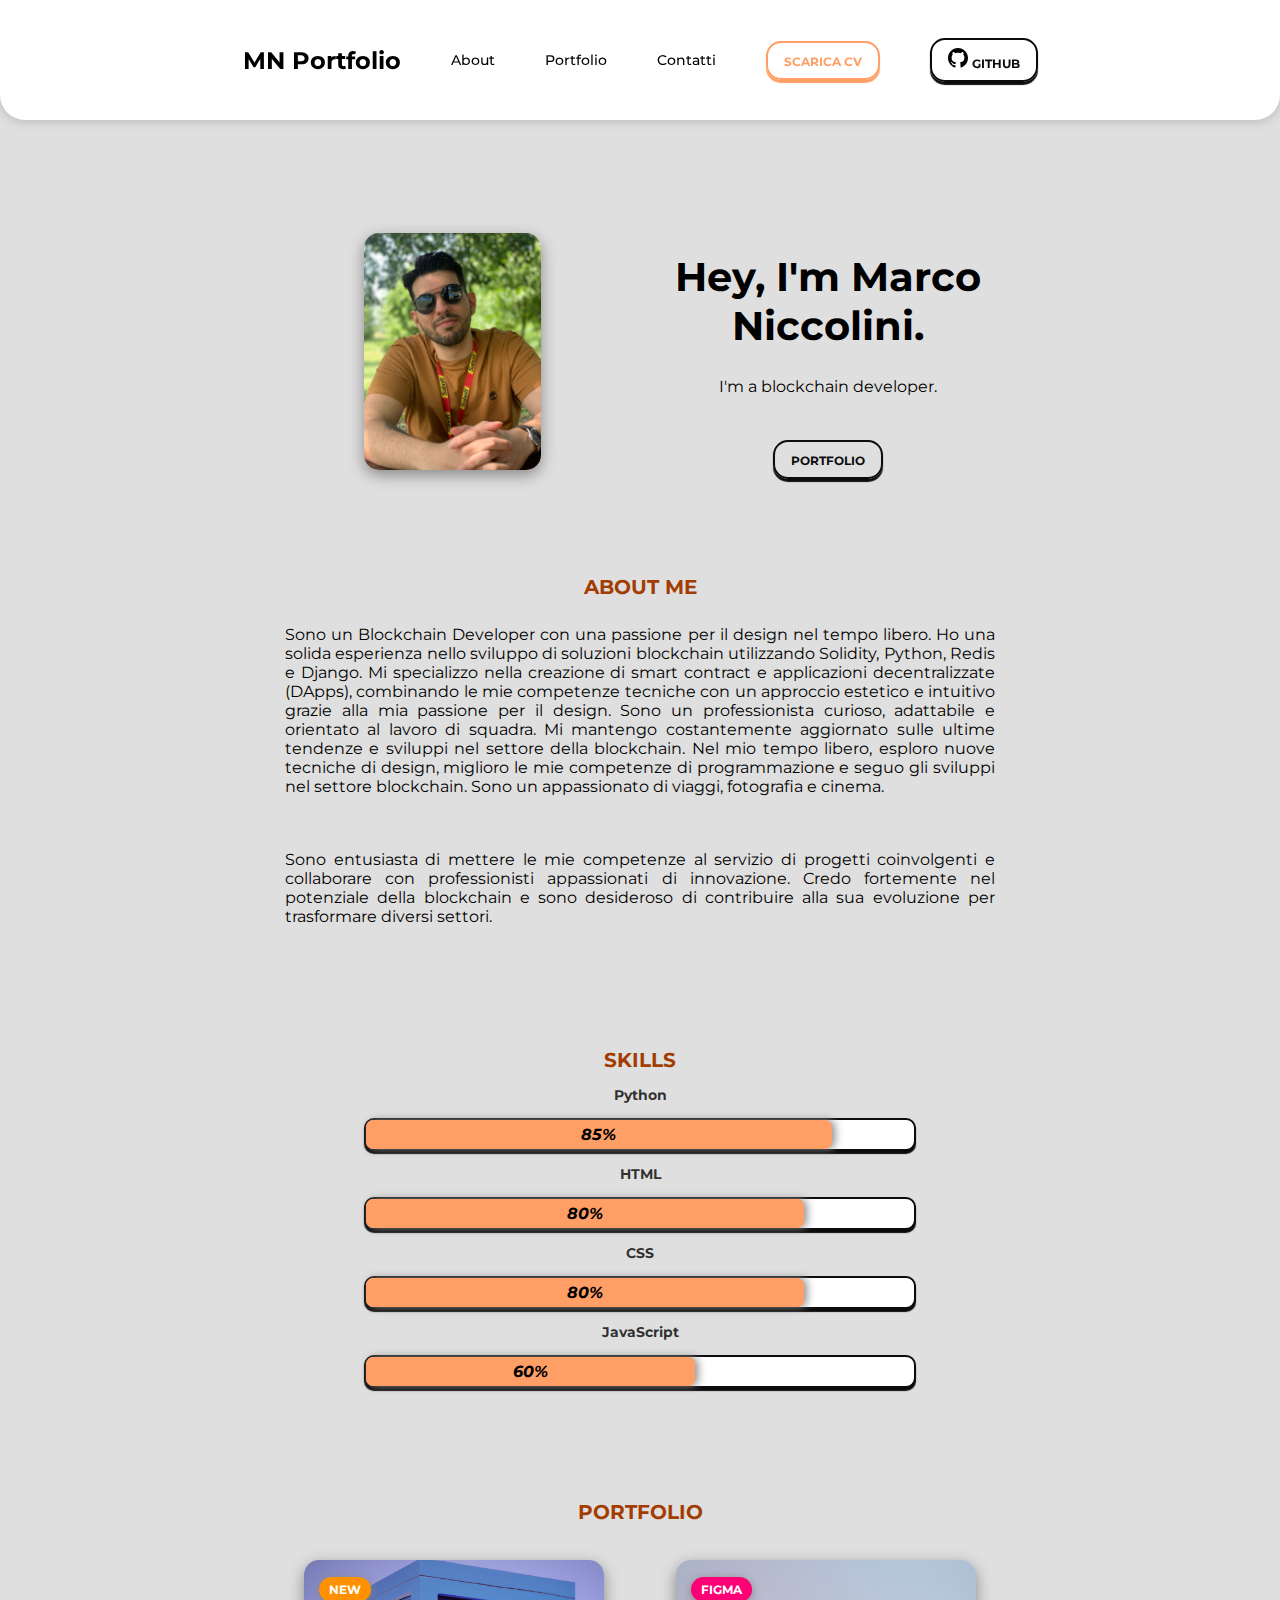
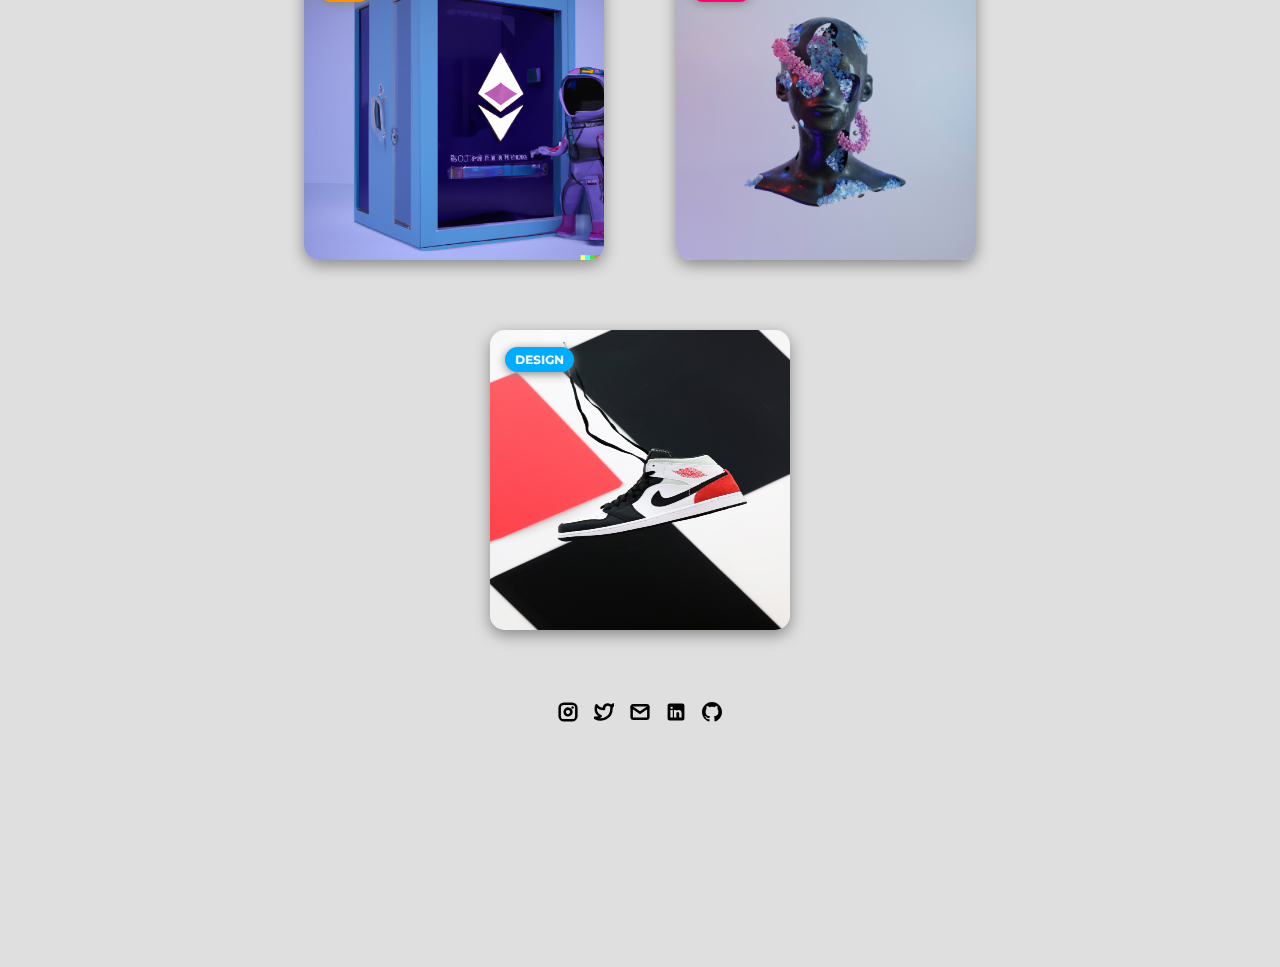
==== index.html @ e0a60360 "Responsivness adjustment, changed navbar in contact page for mobile and match the index version" ====
<!DOCTYPE html>
<html lang="en">
	<head>
		<meta charset="utf-8">
    <meta name="description" content="Free Web tutorials">
    <meta name="keywords" content="HTML, CSS, JavaScript, Portfolio">
    <meta name="author" content="Marco Niccolini">
    <meta name="viewport" content="width=device-width, initial-scale=1.0">

    <link rel="icon" href="./assets/images/DALL·E 2023-05-18 10.16.13.png" />
		<title>Marco Niccolini Portfolio</title>
    <meta name="description" content="A portfolio template for the Unemployables community.">
    <meta name="viewport" content="width=device-width, initial-scale=1" />
    <link rel="preconnect" href="https://fonts.googleapis.com">
    <link rel="preconnect" href="https://fonts.googleapis.com">
    <link rel="preconnect" href="https://fonts.gstatic.com" crossorigin>
    <link href="https://fonts.googleapis.com/css2?family=Montserrat:wght@300;400;500;700&display=swap" rel="stylesheet">

		<link rel="stylesheet" href="./css/layout.css">
    <link rel="stylesheet" href="./css/typography.css">
    <link rel="stylesheet" href="./css/utilities.css">

		<script defer src="./js/script.js"></script>
    <script defer src="./js/index.js"></script>
	</head>
	<body>
    <!-- NAVBAR -->
    <nav id="hamnav">
      <!-- (B) THE HAMBURGER -->
      <label for="hamburger">&#9776;</label>
      <input type="checkbox" id="hamburger"/>
      <div class="navbar">
          <a class="nav-title-link" href="./index.html">
            <span class="nav-title">MN Portfolio</span>
            <a class="nav-menu" href="#about-section">About</a>
            <a class="nav-menu" href="#my-work-section">Portfolio</a>
            <a class="nav-menu" href="contact.html">Contatti</a>
            <a class="button2" target="_blank" href="assets/Marco+Niccolini+-+CV.pdf">
              <span class="button-text">Scarica CV</span>
            </a>
            <a class="button" target="_blank" href="https://github.com/Nicco6598">
              <image src="./assets/icons/github.svg" class="change-my-color"/>
              <span class="button-text">Github</span> 
            </a>
          </a>
      </div>
    </nav>
    <!-- MAIN PAGE CONTENT -->
    <div id="main-content">

      <!-- PORTFOLIO HEADER -->
      <div id="portfolio-header">
        <div id="portfolio-header-image-container">
          <img src="assets/images/Profilepic.jpg" class="portfolio-header-image" alt="Profilepic">
        </div>

        <div id="portfolio-header-text-container">
            <div class="header-text">
              <h1 class="main-title">Hey, I'm Marco Niccolini.</h1>
              <div class="body-texth">I'm a blockchain developer.</div>
            </div>
            <a class="button" id="my-work-link">
              <span class="button-text">Portfolio</span> 

            </a>
        </div>
      </div>

      <div id="about-section">
        <span class="subheader-text">ABOUT ME</span>
        <div class="about-section-content">
          <div class="body-text">Sono un Blockchain Developer con una passione per il design nel tempo libero. Ho una solida esperienza nello sviluppo di soluzioni blockchain utilizzando Solidity, Python, Redis e Django.

            Mi specializzo nella creazione di smart contract e applicazioni decentralizzate (DApps), combinando le mie competenze tecniche con un approccio estetico e intuitivo grazie alla mia passione per il design.
            
            Sono un professionista curioso, adattabile e orientato al lavoro di squadra. Mi mantengo costantemente aggiornato sulle ultime tendenze e sviluppi nel settore della blockchain.
            
            Nel mio tempo libero, esploro nuove tecniche di design, miglioro le mie competenze di programmazione e seguo gli sviluppi nel settore blockchain. Sono un appassionato di viaggi, fotografia e cinema.</div>
          <div class="body-text">Sono entusiasta di mettere le mie competenze al servizio di progetti coinvolgenti e collaborare con professionisti appassionati di innovazione. Credo fortemente nel potenziale della blockchain e sono desideroso di contribuire alla sua evoluzione per trasformare diversi settori.</div>
        </div>
      </div>

      <div class="container-sk">
        <span class="subheader-text" >SKILLS</span>
        <p class="skill-text">Python</p>
        <div class="s-cont">
          <div class="skills py">85%</div>
        </div>
        <p class="skill-text">HTML</p>
        <div class="s-cont">
          <div class="skills html">80%</div>
        </div>

        <p class="skill-text">CSS</p>
        <div class="s-cont">
          <div class="skills css">80%</div>
        </div>

        <p class="skill-text">JavaScript</p>
        <div class="s-cont">
          <div class="skills js">60%</div>
        </div>
      </div>

      <div id="my-work-section">
        <span class="subheader-text" >PORTFOLIO</span>

        <div class="projects-container">
          <div class="card">
            <p class="TagNew">NEW</p>
            <img class="image" src="assets/images/DALL·E 2023-05-18 10.16.13.png" alt="CRYPTO WALLET">
            <div class="card-content">
              <h3 class="card-title"><a class="nav-title-link" target="_blank" href="https://www.linkedin.com/in/marco-niccolini98/overlay/1635493314443/single-media-viewer/?profileId=ACoAACjz-6UBXGsAe8PHB-EWkRU_YdZQ2DQOz60">CRYPTO WALLET</a></h3>
              <p class="card-description">A wallet for everyone.</p>
            </div>
          </div>
        
          <div class="card">
            <p class="TagF">FIGMA</p>
            <img class="image" src="assets/images/polina-kondrashova-fhrWAh2HMnM-unsplash.jpg" alt="NFT MARKETPLACE">
            <div class="card-content">
              <h3 class="card-title"><a class="nav-title-link" target ="_blank" href="https://www.figma.com/proto/VfWzR3X1kYxyDL5oDmkp0K/nft-marketplace?node-id=1-8&scaling=scale-down&page-id=0%3A1&starting-point-node-id=1%3A8">NFT MARKETPLACE</a></h3>
              <p class="card-description">A simple marketplace for NFTs.</p>
            </div>
          </div>       

          <div class="card">
            <p class="Tag">DESIGN</p>
            <img class="image" src="assets/images/ryan-plomp-76w_eDO1u1E-unsplash.jpg" alt="SNKRS REWORK">
            <div class="card-content">
              <h3 class="card-title"><a class="nav-title-link" target="_blank" href="https://www.linkedin.com/in/marco-niccolini98/overlay/1635492694410/single-media-viewer/?profileId=ACoAACjz-6UBXGsAe8PHB-EWkRU_YdZQ2DQOz60">SNKRS REWORK</a></h3>
              <p class="card-description">Rework APP SNKRS+</p>
            </div>
          </div>   
        </div>
      </div> 

    <div id="footer">
      <a class="icon-link" target="_blank" href="https://instagram.com/Niccu.98">
        <image src="./assets/icons/instagram.svg" class="footer-icon" alt="instagram"/>
      </a>
      <a class="icon-link" target="_blank" href="https://twitter.com/DasNicco">
        <image src="./assets/icons/twitter.svg" class="footer-icon" alt="twitter"/>
      </a>
      <a class="icon-link" target="_blank" href="mailto:nicco6598@gmail.com">
        <image src="./assets/icons/mail.svg" class="footer-icon" alt="email"/>
      </a>
      <a class="icon-link" target="_blank" href="https://www.linkedin.com/in/marco-niccolini98/">
        <image src="./assets/icons/linkedin.svg" class="footer-icon" alt="LinkedIn"/>
      </a>
      <a class="icon-link" target="_blank" href="https://github.com/Nicco6598">
        <image src="./assets/icons/github.svg" class="footer-icon" alt="github"/>
      </a>
    </div>
	</body>
</html>
---- css/layout.css ----
* {
  box-sizing: border-box;
}

html {
  text-size-adjust: none;
  -webkit-text-size-adjust: none;
  -moz-text-size-adjust: none;
  -ms-text-size-adjust: none;
}

body {
  margin: 0;
  -webkit-font-smoothing: antialiased;
  -moz-osx-font-smoothing: grayscale;
  background-color: #dfdfdf;
  height: auto;
}




/* Main Page Layout */

#main-content {
  margin: 225px 425px;
  display: flex;
  flex-direction: column;
  gap: 96px;
}






/* Portfolio Header */

#portfolio-header {
  display: flex;
  gap: 20px;
  align-items: center;
}

#portfolio-header-image-container {
  display: flex;
  flex-direction: column;
  gap: 10px;
  flex-basis: 50%;
  justify-content: center;
  align-items: center;
}

.portfolio-header-image {
  width: 50%;
  height: auto;
  border-radius: 15px;
  box-shadow: 0px 5px 15px #888888;
}

#portfolio-header-text-container {
  display: flex;
  flex-direction: column;
  gap: 34px;
  flex-basis: 50%;
  align-items: center;
}




/* About Section */

#about-section {
  display: flex;
  flex-direction: column;
  gap: 16px;
}

.about-section-content {
  display: flex;
  flex-direction: column;
  gap: 34px;
}




/* Project Section */

#my-work-section {
  display: flex;
  flex-direction: column;
  gap: 16px;
  align-items: center;
}

.projects-container {
  display: flex;
  gap: 30px 15px;
  flex-wrap: wrap;
  justify-content: space-around;
  align-items:flex-start;
}

    /* Project Cards */

    .project-card {
      max-width: calc((100% - 32px) / 3);
      display: flex;
      flex-direction: column;
      gap: 34px;
    }

    .project-card-text-container {
      flex-direction: column;
      display: flex;
      gap: 16px
    }

    .project-image {
      width: 100%;
      height: 200px;
      object-fit: cover;
      object-position: center;
    }




/* Project Pages */

#project-header {
  display: flex;
  flex-direction: column;
  gap: 16px;
}

.project-header-image {
  width: 100%;
  height: auto;
}

#project-details {
  display: flex;
  flex-direction: column;
  gap: 16px;
}

.project-details-content {
  display: flex;
  flex-direction: column;
  gap: 34px;
}

    /* Project Gallery */

    #project-gallery {
      display: flex;
      flex-direction: column;
      gap: 16px;
    }

    .project-gallery-content {
      display: flex;
      flex-wrap: wrap;
      gap: 34px 16px;
    }

    .gallery-image-container {
      width: 100%;
      display: flex;
      flex-direction: column;
      gap: 10px;
    }

    .gallery-image-container.half-width {
      width: calc((100% - 16px) / 2);
    }

    .gallery-image {
      width: 100%;
      height: auto;
    }


    .container {
      position: relative;
      width: 100%;
      min-height: 100vh;
      padding: 2rem;
      background-color: #dfdfdf;
      overflow: hidden;
      margin-bottom: 0px;
      display: flex;
      align-items: center;
      justify-content: center;
    }

    .container-sk{
      position: relative;
      width: 80%;
      min-height: 30vh;
      padding: 1rem;
      background-color: #dfdfdf;
      overflow: hidden;
      margin: auto;
      display: inline;
      align-items: center;
      justify-content: center;
      text-align: center;
    }
    
    .form {
      width: 100%;
      max-width: 820px;
      background-color: #fff;
      border-radius: 10px;
      box-shadow: 0px 2px 15px #585858;
      z-index: 1000;
      overflow: hidden;
      display: grid;
      grid-template-columns: repeat(2, 1fr);
    }
    
    .contact-form {
      background-color: #ff9e65;
      position: relative;
    }
    
    .circle {
      border-radius: 50%;
      background: linear-gradient(135deg, transparent 20%, #ffb489);
      position: absolute;
    }
    
    .circle.one {
      width: 130px;
      height: 130px;
      top: 130px;
      right: -40px;
    }
    
    .circle.two {
      width: 80px;
      height: 80px;
      top: 10px;
      right: 30px;
    }
    
    .contact-form:before {
      content: "";
      position: absolute;
      width: 26px;
      height: 26px;
      background-color: #ffb489;
      transform: rotate(45deg);
      top: 50px;
      left: -13px;
    }
    
    form {
      padding: 2.3rem 2.2rem;
      z-index: 10;
      overflow: hidden;
      position: relative;
    }
    
    .title {
      color: #fff;
      font-weight: 500;
      font-size: 1.5rem;
      line-height: 1;
      margin-bottom: 0.7rem;
    }
    
    .input-container {
      position: relative;
      margin: 1rem 0;
    }
    
    .input {
      width: 100%;
      outline: none;
      border: 2px solid #fff;
      background: none;
      padding: 0.6rem 1.2rem;
      color: #fff;
      font-weight: 500;
      font-size: 0.95rem;
      letter-spacing: 0.5px;
      border-radius: 25px;
      transition: 0.3s;
    }
    
    textarea.input {
      padding: 0.8rem 1.2rem;
      min-height: 150px;
      border-radius: 22px;
      resize: none;
      overflow-y: auto;
    }
    
    .input-container label {
      position: absolute;
      top: 50%;
      left: 15px;
      transform: translateY(-50%);
      padding: 0 0.4rem;
      color: #fafafa;
      font-size: 0.9rem;
      font-weight: 400;
      pointer-events: none;
      z-index: 1000;
      transition: 0.5s;
    }
    
    .input-container.textarea label {
      top: 1rem;
      transform: translateY(0);
    }
    
    .btn {
    padding: 8px 16px;
    border: 2px solid #0c0c0c;
    border-radius: 10px;
    color: #0c0c0c;
    text-decoration: none;
    width: fit-content;
    display: inline-block;
    gap: 5px;
    align-items: center;
    text-align:center;
    box-shadow: 0px 2.5px 1px #0c0c0c;
    transition: all 0.3s ease-in-out;;
    align-items: center;
    text-transform: uppercase;
    font-weight: bold;
    font-family: Montserrat;
    }
    
    .btn:hover {
      background-color: #000;
      color: #fff;
      box-shadow: 0px 5px 15px #888;
      transition: all 0.3s ease-in-out;;
      cursor: pointer;
    }
    
    .input-container span {
      position: absolute;
      top: 0;
      left: 25px;
      transform: translateY(-50%);
      font-size: 0.8rem;
      padding: 0 0.4rem;
      color: transparent;
      pointer-events: none;
      z-index: 500;
    }
    
    .input-container span:before,
    .input-container span:after {
      content: "";
      position: absolute;
      width: 10%;
      opacity: 0;
      transition: 0.3s;
      height: 5px;
      background-color: #c6b4f8;
      top: 50%;
      transform: translateY(-50%);
    }
    
    .input-container span:before {
      left: 50%;
    }
    
    .input-container span:after {
      right: 50%;
    }
    
    .input-container.focus label {
      top: 0;
      transform: translateY(-50%);
      left: 25px;
      font-size: 0.8rem;
    }
    
    .input-container.focus span:before,
    .input-container.focus span:after {
      width: 50%;
      opacity: 1;
    }
    
    .contact-info {
      padding: 2.3rem 2.2rem;
      position: relative;
    }
    
    .contact-info .title {
      color: #ff9e65;
    }
    
    .text {
      color: #333;
      margin: 1.5rem 0 2rem 0;
      font-family: Montserrat;
    }
    
    .information {
      display: flex;
      color: #555;
      margin: 0.7rem 0;
      align-items: center;
      font-size: 0.95rem;
    }
    
    .icon {
      width: 28px;
      margin-right: 0.7rem;
    }
    
    .social-media {
      padding: 2rem 0 0 0;
    }
    
    .social-media p {
      color: #333;
    }
    
    .social-icons {
      display: flex;
      margin-top: 0.5rem;
    }

    ::placeholder{
      color: white;
      opacity: 0.8;
      font-family: Montserrat;
    }
    
    .contact-info:before {
      content: "";
      position: absolute;
      width: 110px;
      height: 100px;
      border: 22px solid #ffb489;
      border-radius: 50%;
      bottom: -77px;
      right: 50px;
      opacity: 0.3;
    }
    
    .big-circle {
      position: absolute;
      width: 500px;
      height: 500px;
      border-radius: 50%;
      background: linear-gradient(to bottom, #ff9e65, #000000);
      bottom: 50%;
      right: 50%;
      transform: translate(-40%, 38%);
    }
    
    .big-circle:after {
      content: "";
      position: absolute;
      width: 360px;
      height: 360px;
      background-color: #fafafa;
      border-radius: 50%;
      top: calc(50% - 180px);
      left: calc(50% - 180px);
    }

    .square {
      position: absolute;
      height: 400px;
      top: 50%;
      left: 50%;
      transform: translate(181%, 11%);
      opacity: 0.2;
    }
    
    @media (max-width: 850px) {

      .container {
        padding: 1.5rem;
        margin-top: 40px;
        margin-bottom: 50px;
        z-index: 0;
      }

      .container-sk {
        width: 100%;
      }

      #portfolio-header-text-container {
        width: inherit;
        margin: 0 auto;
        display: block;
        text-align: center;
        flex: row;
      }
      
      .form {
        grid-template-columns: 1fr;
      }

      #portfolio-header{
        width: auto;
        display: block;
        margin-bottom: 10px;
        margin-top: auto;
        position: relative;
      }
    
      .contact-info:before {
        bottom: initial;
        top: -75px;
        right: 65px;
        transform: scale(0.95);
      }
    
      .contact-form:before {
        top: -13px;
        left: initial;
        right: 70px;
      }
    
      .square {
        transform: translate(140%, 43%);
        height: 350px;
      }
    
      .big-circle {
        bottom: 75%;
        transform: scale(0.9) translate(-40%, 30%);
        right: 50%;
      }
    
      .text {
        margin: 1rem 0 1.5rem 0;
      }
    }
    
    @media (max-width: 480px) {
      #main-content {
        margin: 150px 50px;
      }
    
      #portfolio-header {
          margin-top: 20px;
      }
    
      .project-card {
        max-width: calc((100% - 16px) / 2);
      }
      
      .container {
        padding: 1.5rem;
        margin-top: 40px;
        margin-bottom: 50px;
        z-index: 0;
      }
    
      .contact-info:before {
        display: none;
      }
    
      .square,
      .big-circle {
        display: none;
      }
    
      form,
      .contact-info {
        padding: 1.7rem 1.6rem;
      }
    
      .text,
      .information,
      .social-media p {
        font-size: 0.8rem;
      }
    
      .title {
        font-size: 1.15rem;
      }
    
      .social-icons a {
        width: 30px;
        height: 30px;
        line-height: 30px;
      }
    
      .icon {
        width: 23px;
      }
    
      .input {
        padding: 0.45rem 1.2rem;
      }
    
      .btn {
        padding: 0.45rem 1.2rem;
      }
    }


/* Extra Extra large devices (large laptops and desktops, 1200px and below) */
@media only screen and (max-width: 1600px) {
  #main-content {
    margin: 225px 275px;
  }
}

/* Extra large devices (large laptops and desktops, 1200px and below) */
@media only screen and (max-width: 1200px) {
  #main-content {
    margin: 225px 175px;
  }
}

/* Large devices (laptops/desktops, 1000px and below) */
@media only screen and (max-width: 1000px) {
  #main-content {
    margin: 225px 75px;
  }
}

/* Small devices (portrait tablets and large phones, 600px and below) */
@media only screen and (max-width: 600px) {
  #main-content {
    margin: 125px 20px;
  }

  .project-card {
    max-width: 100%;
  }
}
---- css/typography.css ----
body {
  font-family: 'Montserrat', sans-serif;
}

.nav-title {
  font-weight: 700;
  font-size: 24px;
}

.button-text {
  font-size: 14px;
  font-weight: 700;
  text-align: center;
}

.image-caption {
  font-size: 14px;
  font-weight: 400;
}

.main-title {
  font-size: 40px;
  font-weight: 700;
  text-align: center;
}

.subheader-text {
  font-size: 20px;
  font-weight: 700;
  text-align: center;
  color: #a33c00;
}

.body-text {
  font-size: 16px;
  font-weight: 400;
  text-align: justify;
  margin: 10px;
}

.body-texth{
  font-size: 16px;
  font-weight: 400;
  text-align: center;
  margin: 10px;
}

.skill-text {
  font-size: 14px;
  font-weight: 700;
  text-align: center;
  color: rgba(0, 0, 0, 0.8) ;
}

.project-card-text {
  overflow: hidden;
  text-overflow: ellipsis;
  display: -webkit-box;
  -webkit-line-clamp: 4;
  -webkit-box-orient: vertical;
}

.project-title {
  overflow: hidden;
  text-overflow: ellipsis;
  display: -webkit-box;
  -webkit-line-clamp: 1;
  -webkit-box-orient: vertical;
}


@media only screen and (max-width: 800px) {
  .main-title {
  font-size: 25px;
  font-weight: 700;
  }
}
---- css/utilities.css ----
/* Icons */

.right-arrow-icon {
  width: 16px;
  height: 16px;
  margin-top: 1px;
  align-items: center;
}

.footer-icon {
  width: 20px;
  height: 20px;
  align-items: center;
  justify-content: center;
  text-align: center;
  display:inline;
}

.s-cont {
  width: 100%; /* Full width */
  background-color: #ffffff; /* Grey background */
  border-radius: 10px;
  margin:auto;
  box-shadow: 0px 2.5px 1px #0c0c0c;
  border: 2px solid #0c0c0c;
  transition: all 0.3s ease-in-out;
}

.s-cont:hover .skills {
  color: black;
  transition: all 0.3s ease-in-out;
}

.skills {
  text-align: center; /* Right-align text */
  padding-top: 5px; /* Add top padding */
  padding-bottom: 5px; /* Add bottom padding */
  color: rgb(0, 0, 0); /* White text color */
  font-family: Montserrat;
  font-style:oblique;
  font-weight: 700;
  transition: all 0.3s ease-in-out;
}

.html{
  width:80%;
  background-color:#ff9e65;
  border-radius: 7px;
  box-shadow: 3px 0px 8px #8d8d8d;
  animation: html 5s;
}

@keyframes html{
  0%{
    width: 0%;
  }100%{
    width: 80%;
  }
}
@keyframes js{
  0%{
    width: 0%;
  }100%{
    width: 60%;
  }
}
@keyframes css{
  0%{
    width: 0%;
  }100%{
    width: 80%;
  }
}
@keyframes py{
  0%{
    width: 0%;
  }100%{
    width: 85%;
  }
}

.css{
  width:80%;
  background-color:#ff9e65;
  border-radius: 7px;
  box-shadow: 3px 0px 8px #8d8d8d;
  animation: css 5s;
}

.js{
  width:60%;
  background-color:#ff9e65;
  border-radius: 7px;
  box-shadow: 3px 0px 8px #8d8d8d;
  animation: js 5s;
}

.py{
  width:85%;
  background-color:#ff9e65;
  border-radius: 7px;
  box-shadow: 3px 0px 8px #8d8d8d;
  animation: py 5s;
}

a.icon-link {
  transition: transform 200ms ease-in-out;
}

a.icon-link:hover {
  cursor: pointer;
  stroke-width: 5;
  margin: 0;
  transform: rotate(15deg);
}


/* Navbar Styling */

.navbar {
  text-align: center;
  padding: 1em;
  display: flex;
  position:fixed;
  justify-content: center;
  align-items: center;
  top: 0px;
  left: 0px;
  width:100%;
  background-color: hsla(0, 0%, 100%, 1);
  border-radius: 0px 0px 25px 25px;
  box-shadow: 0px 2px 10px #bbbbbb;
  z-index: 5;
  height: 120px;
}


.navbar > a{
  margin-left:25px;
  margin-right:25px;
  text-align: center;
  justify-content: center;
}

.nav-menu{
  font-size: 14px;
  font-weight: 500;
  text-decoration: none;
  color: #000000;
  text-align: center;
  transition: transform 0.3s;
}

.nav-menu:hover{
  font-size: 14px;
  font-weight: 500;
  text-decoration: none;
  color: #ff9e65;
  transform: scale(1.1);
  transition: transform 0.3s;
}
.nav-menu:active{
  font-size: 14px;
  font-weight: 500;
  text-decoration: none;
  color: #ff9e65;
  transition: transform 0.3s;
}

.card {
  width: 300px;
  height: 300px;
  position: relative;
  display: flex;
  margin: 20px;
  overflow: hidden;
  border-radius: 15px;
  box-shadow: 0px 5px 15px #888888;
}

.card:hover .image {
  transform: scale(1.15);
  opacity: 0.25;
}

.image {
  width: 100%;
  height: auto;
  transition: transform 0.5s, opacity 0.3s;
}

.card-content {
  position: absolute;
  bottom: 0;
  left: 0;
  padding: 10px;
  background-color: rgba(0, 0, 0, 0);
  text-align: center;
  color: #000000;
  border-radius: 15px;
  width: 100%;
  opacity: 0;
  transition: opacity 0.5s;
}

.Tag {
  z-index: 3;
  padding: 5px 10px ;
  top: 5px;
  left: 15px;
  border-radius: 20px;
  background-color: #00adfd;
  text-align: center;
  color: white;
  font-weight: 700;
  font-size: 12px;
  width: fit-content;
  position: absolute;
  box-shadow: 0px 2px 10px #888888;
}


.TagF {
  z-index: 3;
  padding: 5px 10px ;
  top: 5px;
  left: 15px;
  border-radius: 20px;
  background-color: #fd0076;
  text-align: center;
  color: white;
  font-weight: 700;
  font-size: 12px;
  width: fit-content;
  position: absolute;
  box-shadow: 0px 2px 10px #888888;
}

.TagNew {
  z-index: 3;
  padding: 5px 10px ;
  top: 5px;
  left: 15px;
  border-radius: 20px;
  background-color: #ff9100;
  text-align: center;
  color: white;
  font-weight: 700;
  font-size: 12px;
  width: fit-content;
  position: absolute;
  box-shadow: 0px 2px 10px #888888;
}

.card:hover .card-content {
  opacity: 1;
}

.card-title {
  font-size: 18px;
  margin: 0;
  font-weight: 700;
}

.card-description {
  font-size: 14px;
  margin: 10px 0;
  font-weight: 500;
  font-style: italic;
}

.card-link {
  color: #fff;
  text-decoration: none;
}

.nav-title-link {
  color: black;
  text-decoration: none;
  transition: color 0.5s;
}

.nav-title-link:hover {
  text-decoration: none;
  color: #946dff;
  transition: color 0.5s;
}


/* Button Styling */

a.button {
  padding: 8px 16px;
  border: 2px solid #0c0c0c;
  border-radius: 15px;
  color: #0c0c0c;
  text-decoration: none;
  width: fit-content;
  display: inline-block;
  gap: 5px;
  align-items: center;
  text-align:center;
  box-shadow: 0px 2.5px 1px #0c0c0c;
  transition: all 0.3s ease-in-out;;
  align-items: center;
}

a.button2 {
  padding: 8px 16px;
  border: 2px solid #ff9e65;
  border-radius: 15px;
  color: #ff9e65;
  text-align: center;
  text-decoration: none;
  width: fit-content;
  display: inline;
  gap: 5px;
  align-items: center;
  transition: color 0.3s;
  box-shadow: 0px 2.5px 1px #ff9e65;
  transition: all 0.3s ease-in-out;;
}

a.button2 > span{
  font-size: 12px;
  font-weight: 700;
  align-items: center;
  text-align: center;
  justify-content: center;
  text-transform: uppercase;
}

a.button > span{
  font-size: 12px;
  font-weight: 700;
  align-items: center;
  text-align: center;
  justify-content: center;
  text-transform: uppercase;
  display:inline;
  margin: auto;
}

.change-my-color {
  width: 20px;
  height: auto;
  align-items: center;
  justify-content: space-between;
  display: inline;
  margin-left: auto;
  margin-right: auto;
  transition: all 0.5s ease-in-out;;
}

a.button:hover .change-my-color{
  filter: invert(100%) sepia(100%) saturate(0%) hue-rotate(288deg) brightness(102%) contrast(102%) !important;
  transition: all 0.3s ease-in-out;;
}

a.button:hover {
  text-decoration-thickness: 2px;
  cursor: pointer;
  background-color: #0c0c0c;
  border: 2px solid #0c0c0c;
  color: #ffffff;
  align-items: center;
  box-shadow: 0px 5px 15px #888888;
  transition: all 0.3s ease-in-out;;
}

a.button2:hover {
  text-decoration-thickness: 2px;
  cursor: pointer;
  background-color: #ff9e65;
  color: white;
  box-shadow: 0px 5px 15px #ff9d6577;
  transition: all 0.3s ease-in-out;;
}


/* Footer Styling */

#footer {
  width: 100%;
  display: flex;
  padding: 1em;
  justify-content: center;
  align-items: center;
  position:relative;
  text-align: center;
  margin-top: -60px;
  clear: both;
  gap: 16px;
}

/* Link Styling */
a.no-underline {
  text-decoration: none;
  color: black
}

a.no-underline:hover {
  text-decoration: underline;
  cursor: pointer;
}

/* [ON BIG SCREEN] */
/* (A) WRAPPER */
#hamnav {
  width: 100%;
  background: #00000000;
  position: fixed;
  top: 10px;
  left: 10px;
  z-index: 10;
}

/* (B) HORIZONTAL MENU ITEMS */

/* (C) HIDE HAMBURGER */
#hamnav label, #hamburger { 
  display: none; 
  position: absolute;
}


/* Small devices (portrait tablets and large phones, 800px and below) */
@media only screen and (max-width: 850px) {
  #footer {
    padding: 20px 20px;
  }
  /* (A) BREAK INTO VERTICAL MENU */
  .navbar a {
    display: block;
    width: 100%;
    transition: width 2s, height 4s;
  }
 
  /* (B) SHOW HAMBURGER ICON */
  #hamnav label { 
    display: inline-block; 
    color: rgb(0, 0, 0);
    background: #ffffff00;
    font-style: normal;
    top:10px;
    width: fit-content;
    box-shadow: 0px 5px 15px #47474777;
    left: 10px;
    z-index: 10;
    border-radius: 30px;
    position: absolute;
    font-size: 1.2em;
    padding: 5px;
    transition: all 1s;
  }

  /* (C) TOGGLE SHOW/HIDE MENU */
  .navbar { 
    display: none; 
    transition: all 1s;
  }
  #hamnav input:checked ~ .navbar { 
    width: 100%;
    text-align: center;
    left: -10px;
    padding-top: 250px;
    padding-right: 65px;
    top:-10px;
    display: block;
    background-size: cover;
    height: 100vh;
    border-radius: 0px;
    justify-content:center;
    align-items:center;
    position:relative;
    z-index: 1;
    transition: all 1s;
  }

  .navbar > a {
    display: block;
    margin-top: 15px;
    margin-bottom: 15px;
    text-align: center;
    justify-content: center;
    font-weight: 500;
    width: 100%;
    font-size: 14px;
    transition: width 2s, height 4s;
  }

  .nav-menu{
    font-size: 12px;
    font-weight: 500;
    text-decoration: none;
    color: #000000;
    text-align: center;
    transition: transform 0.3s;
    transition: width 2s, height 4s;
  }

  .card {
    width: 300px;
    height: 300px;
    position: relative;
    display: block;
    flex-direction: column;
    margin: 20px;
    overflow: hidden;
    border-radius: 15px;
    box-shadow: 0px 5px 15px #888888;
  }

  .card-title {
    font-size: 16px;
    margin: 0;
    font-weight: 700;
  }
  .card-description {
    font-size: 12px;
    margin: 10px 0;
    font-weight: 500;
    font-style: italic;
  }

  .Tag {
    font-size: 10px;
    font-weight: 500;
  }

  .TagF {
    font-size: 10px;
    font-weight: 500;
  }

  .TagNew {
    font-size: 10px;
    font-weight: 500;
  }

  a.button{
    padding: 5px 10px;
    margin-top: 10px;
    display: inline-block;  
    border-radius: 13px;
    text-align: center;
  }

  a.button2{
    padding: 5px 10px;
    margin-top: 10px;
    display: inline-block;  
    border-radius: 13px;
    text-align: center;
  }

  a.button > span{
    font-size: 12px;
    font-weight: 700;
    align-items: center;
  }

  a.button2 > span{
    font-size: 10px;
    font-weight: 700;
    align-items: center;
    display: inline-block; 
  }

  .change-my-color{
    display: none;
  }
  
}
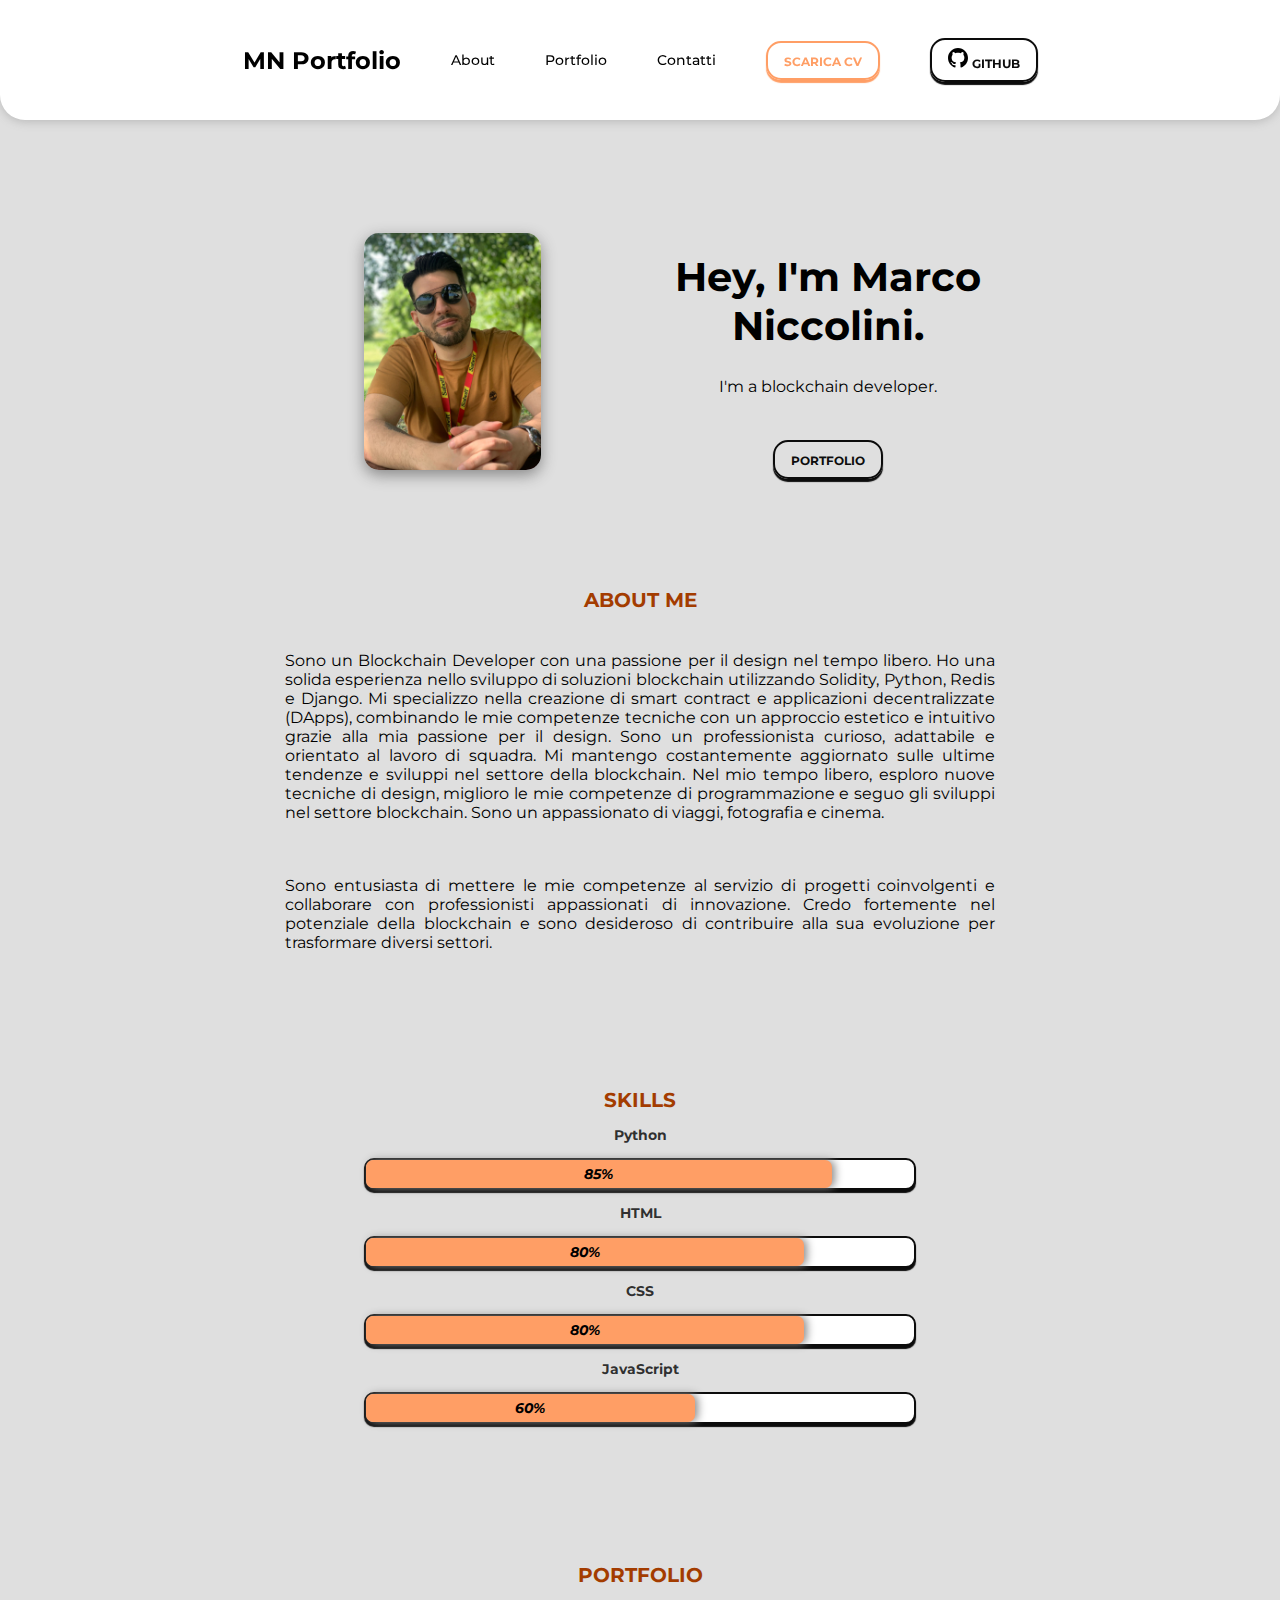
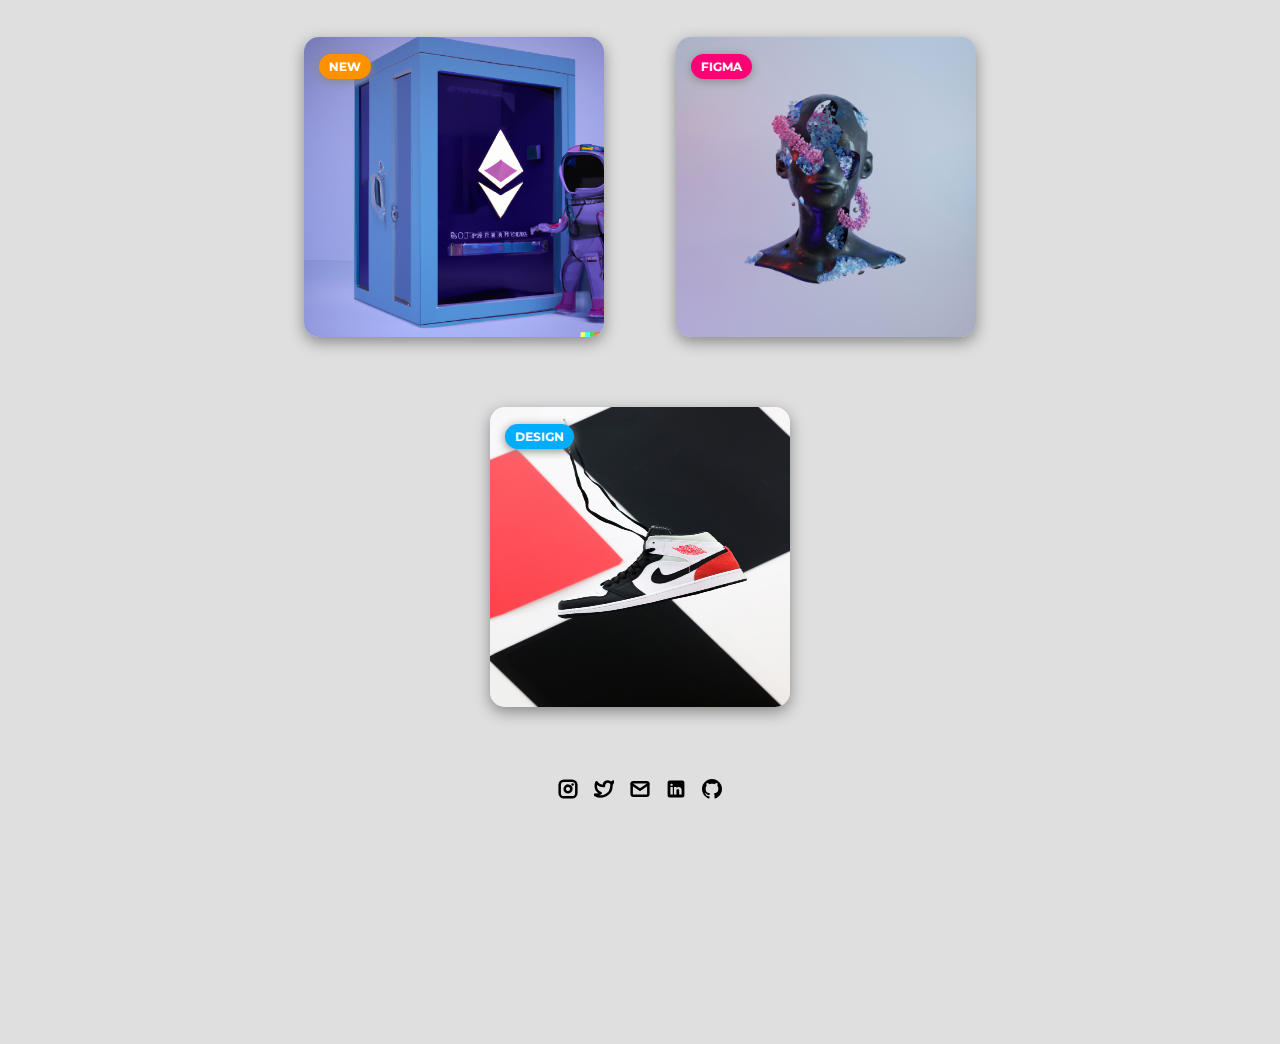
==== commit 340b991c: "Updated some CEO rules with H1/H3" ====
--- a/index.html
+++ b/index.html
@@ -67,7 +67,7 @@
       </div>
 
       <div id="about-section">
-        <span class="subheader-text">ABOUT ME</span>
+        <h1 class="subheader-text">ABOUT ME</h1>
         <div class="about-section-content">
           <div class="body-text">Sono un Blockchain Developer con una passione per il design nel tempo libero. Ho una solida esperienza nello sviluppo di soluzioni blockchain utilizzando Solidity, Python, Redis e Django.
 
@@ -81,29 +81,29 @@
       </div>
 
       <div class="container-sk">
-        <span class="subheader-text" >SKILLS</span>
-        <p class="skill-text">Python</p>
+        <h1 class="subheader-text" >SKILLS</h1>
+        <h3 class="skill-text">Python</p>
         <div class="s-cont">
           <div class="skills py">85%</div>
         </div>
-        <p class="skill-text">HTML</p>
+        <h3 class="skill-text">HTML</p>
         <div class="s-cont">
           <div class="skills html">80%</div>
         </div>
 
-        <p class="skill-text">CSS</p>
+        <h3 class="skill-text">CSS</p>
         <div class="s-cont">
           <div class="skills css">80%</div>
         </div>
 
-        <p class="skill-text">JavaScript</p>
+        <h3 class="skill-text">JavaScript</p>
         <div class="s-cont">
           <div class="skills js">60%</div>
         </div>
       </div>
 
       <div id="my-work-section">
-        <span class="subheader-text" >PORTFOLIO</span>
+        <h1 class="subheader-text" >PORTFOLIO</h1>
 
         <div class="projects-container">
           <div class="card">
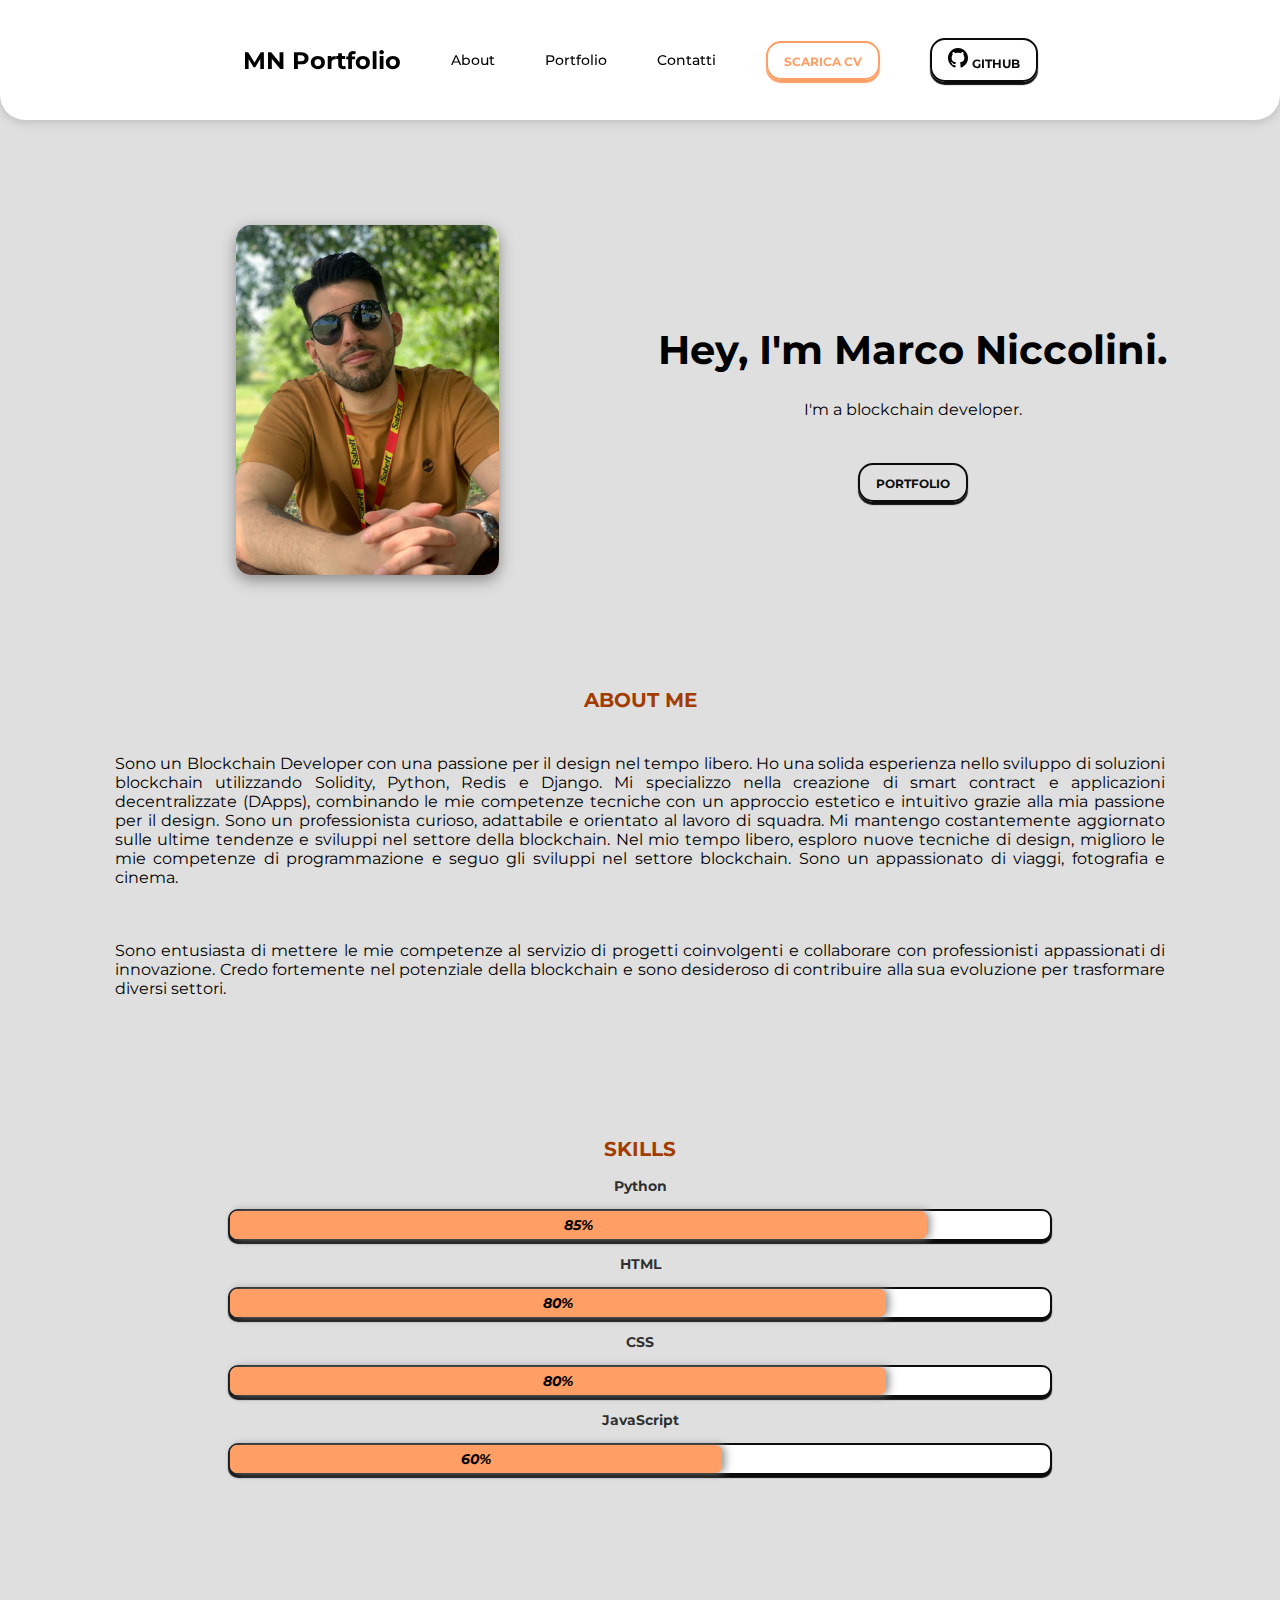
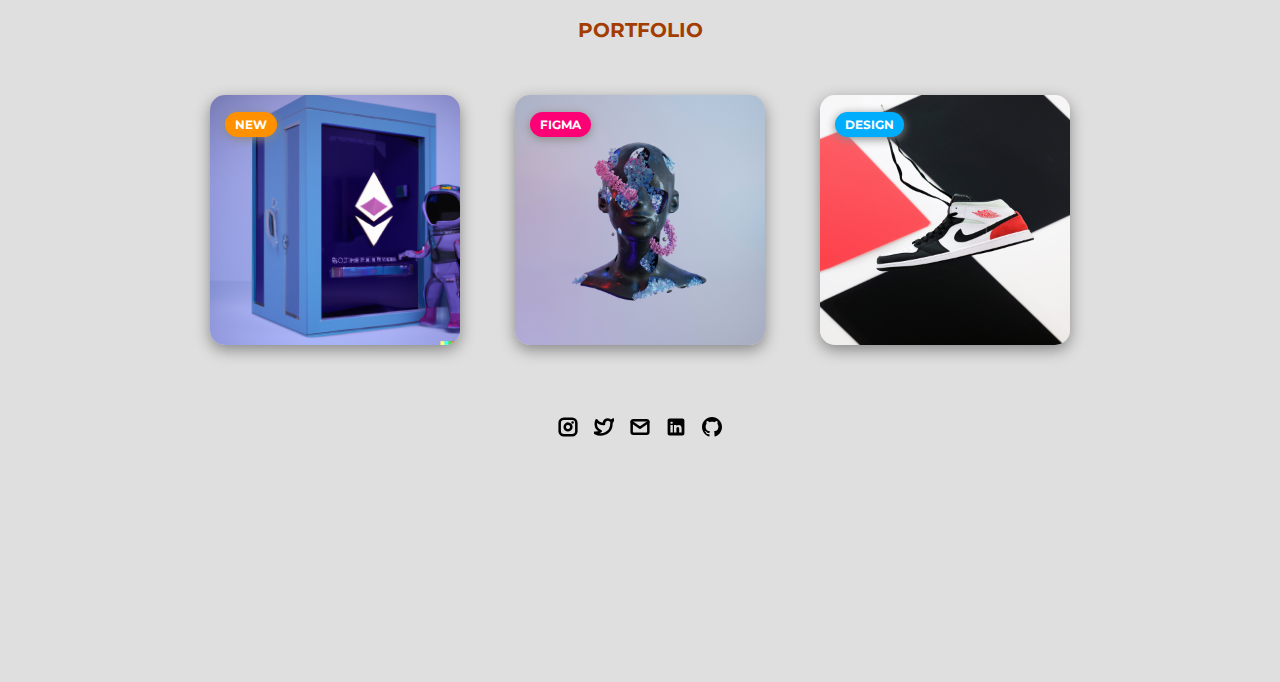
==== commit 22bfd07e: "Updated some CEO rules with H2/H3 and portfolio section resposivness updates" ====
--- a/index.html
+++ b/index.html
@@ -2,15 +2,13 @@
 <html lang="en">
 	<head>
 		<meta charset="utf-8">
-    <meta name="description" content="Free Web tutorials">
+    <meta name="description" content="Marco Niccolini Portfolio">
     <meta name="keywords" content="HTML, CSS, JavaScript, Portfolio">
     <meta name="author" content="Marco Niccolini">
     <meta name="viewport" content="width=device-width, initial-scale=1.0">
 
     <link rel="icon" href="./assets/images/DALL·E 2023-05-18 10.16.13.png" />
 		<title>Marco Niccolini Portfolio</title>
-    <meta name="description" content="A portfolio template for the Unemployables community.">
-    <meta name="viewport" content="width=device-width, initial-scale=1" />
     <link rel="preconnect" href="https://fonts.googleapis.com">
     <link rel="preconnect" href="https://fonts.googleapis.com">
     <link rel="preconnect" href="https://fonts.gstatic.com" crossorigin>
@@ -51,7 +49,7 @@
       <!-- PORTFOLIO HEADER -->
       <div id="portfolio-header">
         <div id="portfolio-header-image-container">
-          <img src="assets/images/Profilepic.jpg" class="portfolio-header-image" alt="Profilepic">
+          <img src="assets/images/Profilepic.jpg" class="portfolio-header-image" alt="Marco Niccolini Blockchain developer pic">
         </div>
 
         <div id="portfolio-header-text-container">
@@ -67,7 +65,7 @@
       </div>
 
       <div id="about-section">
-        <h1 class="subheader-text">ABOUT ME</h1>
+        <h2 class="subheader-text">ABOUT ME</h2>
         <div class="about-section-content">
           <div class="body-text">Sono un Blockchain Developer con una passione per il design nel tempo libero. Ho una solida esperienza nello sviluppo di soluzioni blockchain utilizzando Solidity, Python, Redis e Django.
 
@@ -81,7 +79,7 @@
       </div>
 
       <div class="container-sk">
-        <h1 class="subheader-text" >SKILLS</h1>
+        <h2 class="subheader-text" >SKILLS</h2>
         <h3 class="skill-text">Python</p>
         <div class="s-cont">
           <div class="skills py">85%</div>
@@ -103,7 +101,7 @@
       </div>
 
       <div id="my-work-section">
-        <h1 class="subheader-text" >PORTFOLIO</h1>
+        <h2 class="subheader-text" >PORTFOLIO</h2>
 
         <div class="projects-container">
           <div class="card">
--- a/css/layout.css
+++ b/css/layout.css
@@ -612,21 +612,21 @@
 /* Extra Extra large devices (large laptops and desktops, 1200px and below) */
 @media only screen and (max-width: 1600px) {
   #main-content {
-    margin: 225px 275px;
+    margin: 225px 105px;
   }
 }
 
 /* Extra large devices (large laptops and desktops, 1200px and below) */
 @media only screen and (max-width: 1200px) {
   #main-content {
-    margin: 225px 175px;
+    margin: 225px 55px;
   }
 }
 
 /* Large devices (laptops/desktops, 1000px and below) */
 @media only screen and (max-width: 1000px) {
   #main-content {
-    margin: 225px 75px;
+    margin: 225px 155px;
   }
 }
 
--- a/css/utilities.css
+++ b/css/utilities.css
@@ -169,8 +169,8 @@
 }
 
 .card {
-  width: 300px;
-  height: 300px;
+  width: 250px;
+  height: 250px;
   position: relative;
   display: flex;
   margin: 20px;
@@ -426,7 +426,7 @@
 
 
 /* Small devices (portrait tablets and large phones, 800px and below) */
-@media only screen and (max-width: 850px) {
+@media only screen and (max-width: 1000px) {
   #footer {
     padding: 20px 20px;
   }
@@ -441,10 +441,11 @@
   #hamnav label { 
     display: inline-block; 
     color: rgb(0, 0, 0);
-    background: #ffffff00;
+    background: #00000000;
     font-style: normal;
     top:10px;
-    width: fit-content;
+    text-align: center;
+    width: 12%;
     box-shadow: 0px 5px 15px #47474777;
     left: 10px;
     z-index: 10;
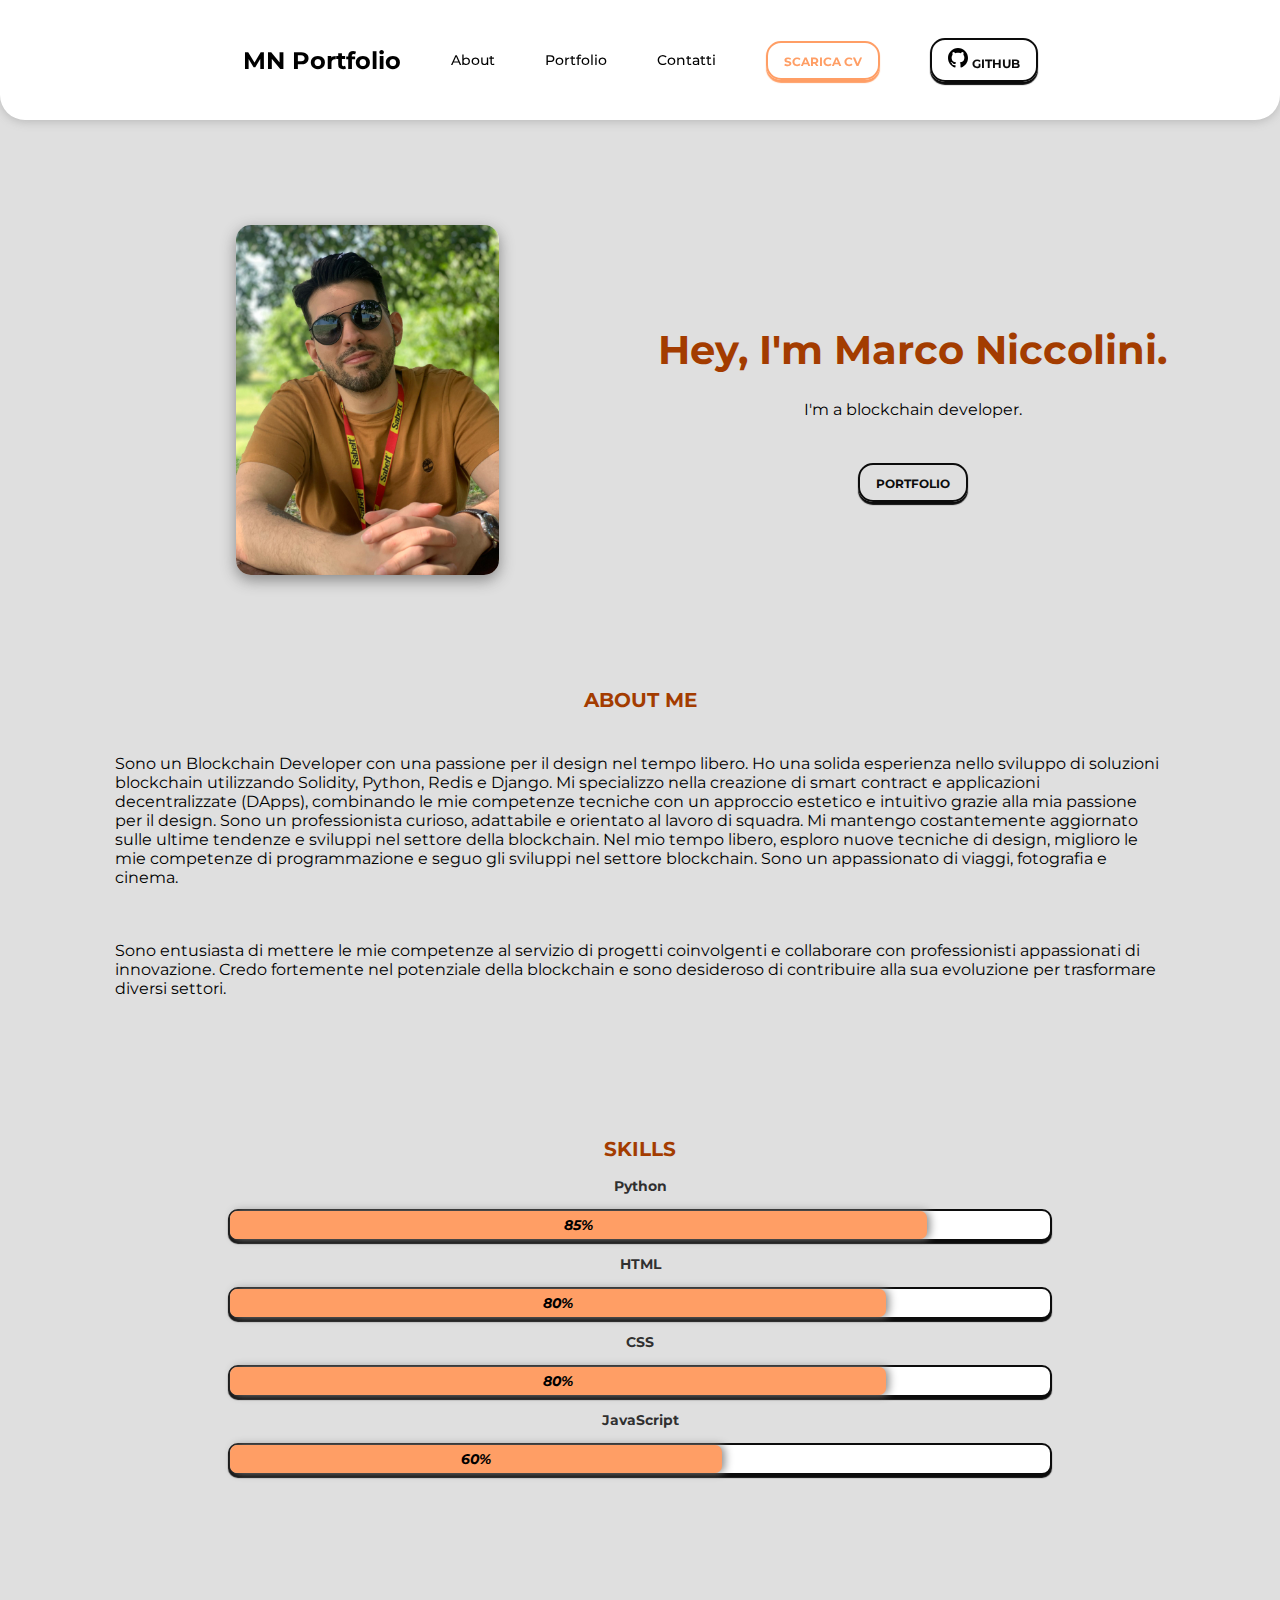
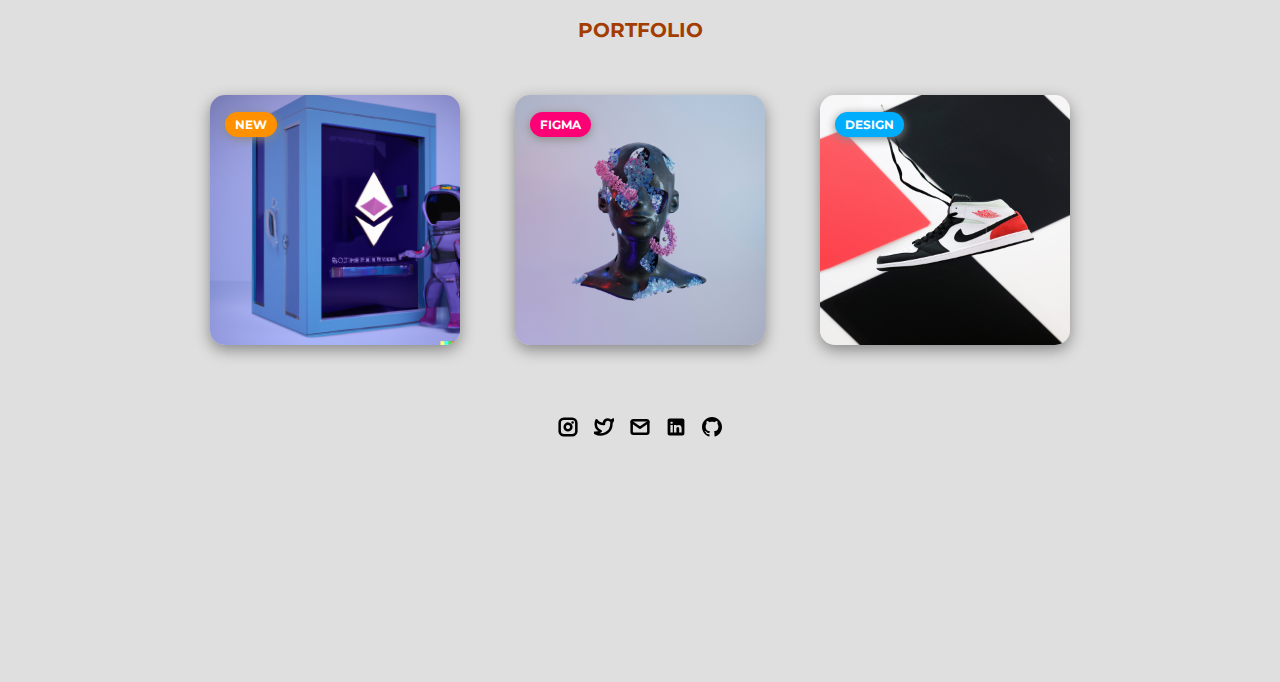
==== commit d9e4f313: "SEO rules in img, canonical href added and changed some typography styles" ====
--- a/index.html
+++ b/index.html
@@ -1,14 +1,23 @@
 <!DOCTYPE html>
 <html lang="en">
 	<head>
+    <!--Metadata-->
 		<meta charset="utf-8">
     <meta name="description" content="Marco Niccolini Portfolio">
     <meta name="keywords" content="HTML, CSS, JavaScript, Portfolio">
     <meta name="author" content="Marco Niccolini">
     <meta name="viewport" content="width=device-width, initial-scale=1.0">
 
-    <link rel="icon" href="./assets/images/DALL·E 2023-05-18 10.16.13.png" />
+    <!-- Open Graph Meta -->
+    <meta property="og:title" content="Marco Niccolini Porfolio" />
+    <meta property="og:description" content="Pagina principale portfolio con progetti e informazioni" />
+    <meta property="og:type" content="Projects" />
+    <meta property="og:url" content="https://nicco6598.github.io/index.html" />
+    <meta property="og:image" content="https://unsplash.com/it/foto/Im7lZjxeLhg" />
+
+    <link rel="icon" href="./assets/images/DALL·E 2023-05-18 10.16.13.png" alt="Site Icon"/>
 		<title>Marco Niccolini Portfolio</title>
+    <link rel='canonical' href='https://nicco6598.github.io/index.html' />
     <link rel="preconnect" href="https://fonts.googleapis.com">
     <link rel="preconnect" href="https://fonts.googleapis.com">
     <link rel="preconnect" href="https://fonts.gstatic.com" crossorigin>
@@ -20,6 +29,7 @@
 
 		<script defer src="./js/script.js"></script>
     <script defer src="./js/index.js"></script>
+
 	</head>
 	<body>
     <!-- NAVBAR -->
@@ -33,11 +43,11 @@
             <a class="nav-menu" href="#about-section">About</a>
             <a class="nav-menu" href="#my-work-section">Portfolio</a>
             <a class="nav-menu" href="contact.html">Contatti</a>
-            <a class="button2" target="_blank" href="assets/Marco+Niccolini+-+CV.pdf">
+            <a class="button2" target="_blank" href="assets/Marco+Niccolini+-+CV.pdf" alt="PDF Resume downloadable">
               <span class="button-text">Scarica CV</span>
             </a>
             <a class="button" target="_blank" href="https://github.com/Nicco6598">
-              <image src="./assets/icons/github.svg" class="change-my-color"/>
+              <image src="./assets/icons/github.svg" class="change-my-color" alt="Github logo button repository"/>
               <span class="button-text">Github</span> 
             </a>
           </a>
@@ -68,11 +78,8 @@
         <h2 class="subheader-text">ABOUT ME</h2>
         <div class="about-section-content">
           <div class="body-text">Sono un Blockchain Developer con una passione per il design nel tempo libero. Ho una solida esperienza nello sviluppo di soluzioni blockchain utilizzando Solidity, Python, Redis e Django.
-
             Mi specializzo nella creazione di smart contract e applicazioni decentralizzate (DApps), combinando le mie competenze tecniche con un approccio estetico e intuitivo grazie alla mia passione per il design.
-            
             Sono un professionista curioso, adattabile e orientato al lavoro di squadra. Mi mantengo costantemente aggiornato sulle ultime tendenze e sviluppi nel settore della blockchain.
-            
             Nel mio tempo libero, esploro nuove tecniche di design, miglioro le mie competenze di programmazione e seguo gli sviluppi nel settore blockchain. Sono un appassionato di viaggi, fotografia e cinema.</div>
           <div class="body-text">Sono entusiasta di mettere le mie competenze al servizio di progetti coinvolgenti e collaborare con professionisti appassionati di innovazione. Credo fortemente nel potenziale della blockchain e sono desideroso di contribuire alla sua evoluzione per trasformare diversi settori.</div>
         </div>
@@ -106,7 +113,7 @@
         <div class="projects-container">
           <div class="card">
             <p class="TagNew">NEW</p>
-            <img class="image" src="assets/images/DALL·E 2023-05-18 10.16.13.png" alt="CRYPTO WALLET">
+            <img class="image" src="assets/images/DALL·E 2023-05-18 10.16.13.png" alt="Crypto wallet personal project in figma">
             <div class="card-content">
               <h3 class="card-title"><a class="nav-title-link" target="_blank" href="https://www.linkedin.com/in/marco-niccolini98/overlay/1635493314443/single-media-viewer/?profileId=ACoAACjz-6UBXGsAe8PHB-EWkRU_YdZQ2DQOz60">CRYPTO WALLET</a></h3>
               <p class="card-description">A wallet for everyone.</p>
@@ -115,7 +122,7 @@
         
           <div class="card">
             <p class="TagF">FIGMA</p>
-            <img class="image" src="assets/images/polina-kondrashova-fhrWAh2HMnM-unsplash.jpg" alt="NFT MARKETPLACE">
+            <img class="image" src="assets/images/polina-kondrashova-fhrWAh2HMnM-unsplash.jpg" alt="NFT Marketplace personal project in figma">
             <div class="card-content">
               <h3 class="card-title"><a class="nav-title-link" target ="_blank" href="https://www.figma.com/proto/VfWzR3X1kYxyDL5oDmkp0K/nft-marketplace?node-id=1-8&scaling=scale-down&page-id=0%3A1&starting-point-node-id=1%3A8">NFT MARKETPLACE</a></h3>
               <p class="card-description">A simple marketplace for NFTs.</p>
@@ -124,7 +131,7 @@
 
           <div class="card">
             <p class="Tag">DESIGN</p>
-            <img class="image" src="assets/images/ryan-plomp-76w_eDO1u1E-unsplash.jpg" alt="SNKRS REWORK">
+            <img class="image" src="assets/images/ryan-plomp-76w_eDO1u1E-unsplash.jpg" alt="SNKRS Rework personal project created in Adobe XD">
             <div class="card-content">
               <h3 class="card-title"><a class="nav-title-link" target="_blank" href="https://www.linkedin.com/in/marco-niccolini98/overlay/1635492694410/single-media-viewer/?profileId=ACoAACjz-6UBXGsAe8PHB-EWkRU_YdZQ2DQOz60">SNKRS REWORK</a></h3>
               <p class="card-description">Rework APP SNKRS+</p>
@@ -133,22 +140,22 @@
         </div>
       </div> 
 
-    <div id="footer">
-      <a class="icon-link" target="_blank" href="https://instagram.com/Niccu.98">
-        <image src="./assets/icons/instagram.svg" class="footer-icon" alt="instagram"/>
-      </a>
-      <a class="icon-link" target="_blank" href="https://twitter.com/DasNicco">
-        <image src="./assets/icons/twitter.svg" class="footer-icon" alt="twitter"/>
-      </a>
-      <a class="icon-link" target="_blank" href="mailto:nicco6598@gmail.com">
-        <image src="./assets/icons/mail.svg" class="footer-icon" alt="email"/>
-      </a>
-      <a class="icon-link" target="_blank" href="https://www.linkedin.com/in/marco-niccolini98/">
-        <image src="./assets/icons/linkedin.svg" class="footer-icon" alt="LinkedIn"/>
-      </a>
-      <a class="icon-link" target="_blank" href="https://github.com/Nicco6598">
-        <image src="./assets/icons/github.svg" class="footer-icon" alt="github"/>
-      </a>
-    </div>
+      <div id="footer">
+        <a class="icon-link" target="_blank" href="https://instagram.com/Niccu.98" alt="Instagram Logo to Profile">
+          <image src="./assets/icons/instagram.svg" class="footer-icon"/>
+        </a>
+        <a class="icon-link" target="_blank" href="https://twitter.com/DasNicco" alt="Twitter Logo to Profile">
+          <image src="./assets/icons/twitter.svg" class="footer-icon"/>
+        </a>
+        <a class="icon-link" target="_blank" href="mailto:nicco6598@gmail.com" alt="Email Logo to Personal Email">
+          <image src="./assets/icons/mail.svg" class="footer-icon"/>
+        </a>
+        <a class="icon-link" target="_blank" href="https://www.linkedin.com/in/marco-niccolini98/" alt="LinkedIn Logo to Profile">
+          <image src="./assets/icons/linkedin.svg" class="footer-icon"/>
+        </a>
+        <a class="icon-link" target="_blank" href="https://github.com/Nicco6598" alt="Github Logo to Repository">
+          <image src="./assets/icons/github.svg" class="footer-icon"/>
+        </a>
+      </div>
 	</body>
 </html>
--- a/css/typography.css
+++ b/css/typography.css
@@ -22,6 +22,7 @@
   font-size: 40px;
   font-weight: 700;
   text-align: center;
+  color:#a33c00;
 }
 
 .subheader-text {
@@ -34,7 +35,7 @@
 .body-text {
   font-size: 16px;
   font-weight: 400;
-  text-align: justify;
+  text-align: left;
   margin: 10px;
 }
 
@@ -43,6 +44,7 @@
   font-weight: 400;
   text-align: center;
   margin: 10px;
+  color: #000000;
 }
 
 .skill-text {
